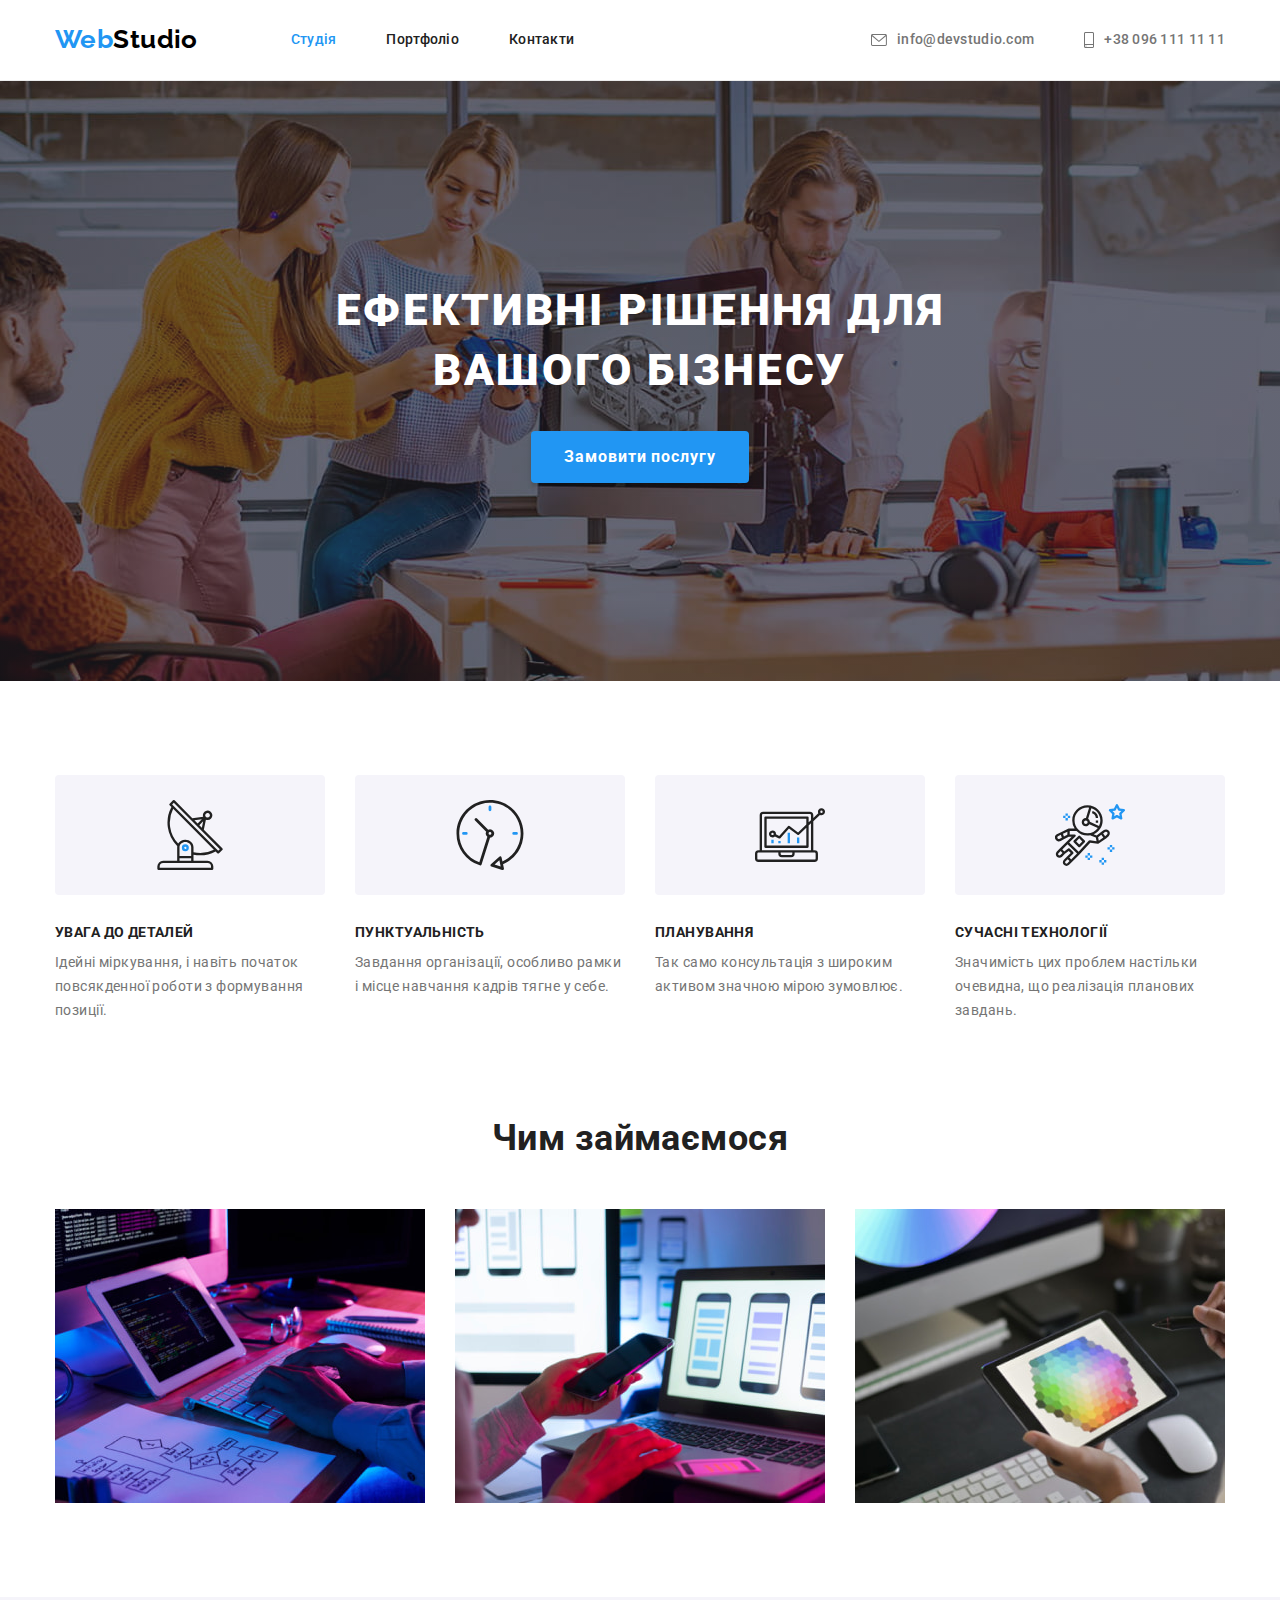
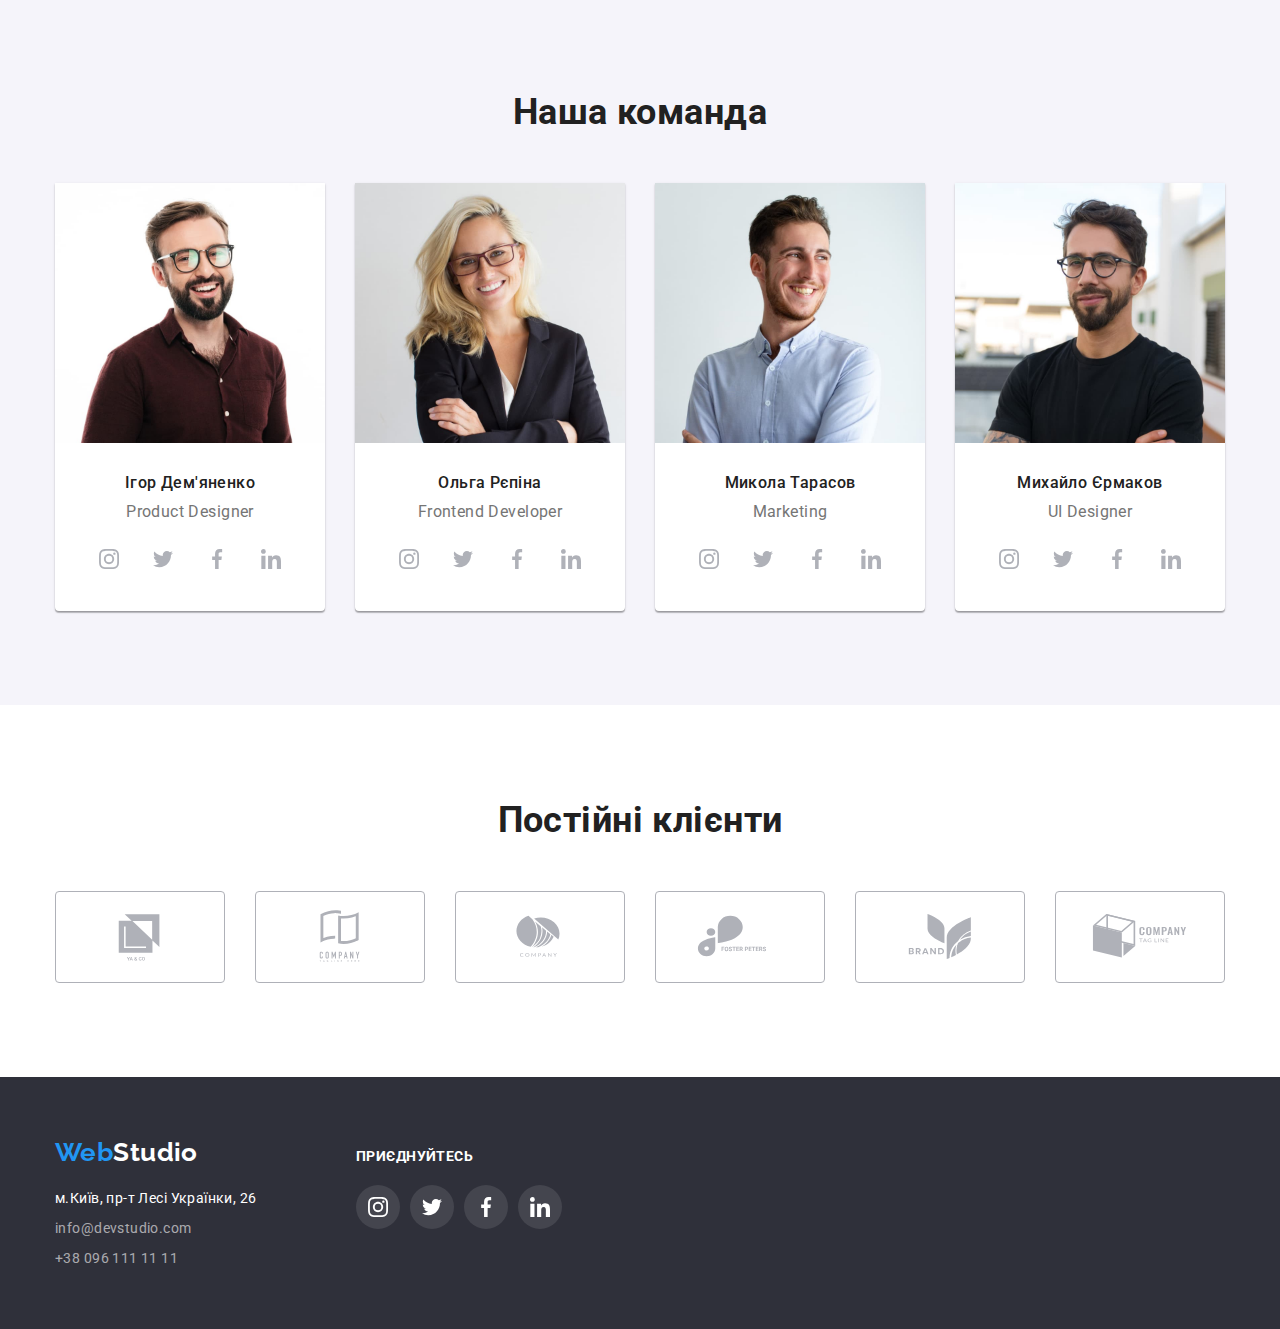
==== index.html @ 9e5118ab "Initial commit" ====
<!DOCTYPE html>
<html lang="uk">
  <head>
    <meta charset="utf-8" />
    <meta http-equiv="x-ua-compatible" content="ie=edge" />
    <meta name="viewport" content="width=device-width, initial-scale=1.0" />
    <title>Студія</title>
    <link
      href="https://fonts.googleapis.com/css2?family=Raleway:wght@700&family=Roboto:wght@400;500;700;900&display=swap"
      rel="stylesheet"
    />
    <link
      rel="stylesheet"
      href="https://cdnjs.cloudflare.com/ajax/libs/modern-normalize/1.1.0/modern-normalize.min.css"
    />
    <link rel="stylesheet" href="./css/styles.css" />
  </head>
  <body>
    <header class="page-header">
      <div class="container flexing">
        <nav class="flexing">
          <a href="./index.html" class="logo nounderline"
            ><span class="halflogo">Web</span>Studio</a
          >
          <ul class="site-nav list">
            <li class="list-item">
              <a href="./index.html" class="link nounderline current">Студія</a>
            </li>
            <li class="list-item">
              <a href="./portfolio.html" class="link nounderline">Портфоліо</a>
            </li>
            <li class="list-item">
              <a href="#" class="link nounderline">Контакти</a>
            </li>
          </ul>
        </nav>
        <ul class="contact-list list">
          <li class="list-item">
            <a href="mailto:info@devstudio.com" class="contact nounderline">
              <svg class="icon-address" width="16" height="12">
                <use href="./images/sprite.svg#mail"></use>
              </svg>
              info@devstudio.com</a
            >
          </li>
          <li class="list-item">
            <a href="tel:+380961111111" class="contact nounderline">
              <svg class="icon-address" width="10" height="16">
                <use href="./images/sprite.svg#tel"></use>
              </svg>
              +38 096 111 11 11</a
            >
          </li>
        </ul>
      </div>
    </header>
    <main>
      <section class="hero-zone">
        <div class="container">
          <h1 class="hero-header">Ефективні рішення для вашого бізнесу</h1>
          <button type="button" class="hero-button cursor-pointer">
            Замовити послугу
          </button>
        </div>
      </section>
      <section class="section benefits-section">
        <div class="container">
          <h2 class="invisible">Переваги</h2>
          <!--make it invisible-->
          <ul class="benefits-list list">
            <li class="list-item">
              <div class="benefit-icon-container">
                <svg class="benefit-icon">
                  <use href="./images/sprite.svg#antenna"></use>
                </svg>
              </div>
              <h3 class="benefit-header">Увага до деталей</h3>
              <p class="plaintext">
                Ідейні міркування, і навіть початок повсякденної роботи з
                формування позиції.
              </p>
            </li>
            <li class="list-item">
              <div class="benefit-icon-container">
                <svg class="benefit-icon">
                  <use href="./images/sprite.svg#clock"></use>
                </svg>
              </div>
              <h3 class="benefit-header">Пунктуальність</h3>
              <p class="plaintext">
                Завдання організації, особливо рамки і місце навчання кадрів
                тягне у себе.
              </p>
            </li>
            <li class="list-item">
              <div class="benefit-icon-container">
                <svg class="benefit-icon">
                  <use href="./images/sprite.svg#diagram"></use>
                </svg>
              </div>
              <h3 class="benefit-header">Планування</h3>
              <p class="plaintext">
                Так само консультація з широким активом значною мірою зумовлює.
              </p>
            </li>
            <li class="list-item">
              <div class="benefit-icon-container">
                <svg class="benefit-icon">
                  <use href="./images/sprite.svg#astronaut"></use>
                </svg>
              </div>
              <h3 class="benefit-header">Сучасні технології</h3>
              <p class="plaintext">
                Значимість цих проблем настільки очевидна, що реалізація
                планових завдань.
              </p>
            </li>
          </ul>
        </div>
      </section>
      <section class="section">
        <div class="container">
          <h2 class="section-header">Чим займаємося</h2>
          <ul class="works-list list">
            <li class="list-item">
              <img
                src="./images/app.jpg"
                alt="руки на клавіатурі"
                width="370"
              />
            </li>
            <li class="list-item">
              <img
                src="./images/mobile.jpg"
                alt="телефон в руках"
                width="370"
              />
            </li>
            <li class="list-item">
              <img
                src="./images/webdesign.jpg"
                alt="палітра на планшеті"
                width="370"
              />
            </li>
          </ul>
        </div>
      </section>
      <section class="section section-background">
        <div class="container">
          <h2 class="section-header">Наша команда</h2>
          <ul class="team-list list">
            <li class="list-item">
              <img src="./images/ihor.jpg" alt="Ігор Дем'яненко" width="270" />
              <div class="team-container">
                <h3 class="teammate-name">Ігор Дем'яненко</h3>
                <p class="teammate-position">Product Designer</p>
                <ul class="teammate-social-list list">
                  <li class="social-list-item">
                    <a href="#">
                      <svg class="social-icon">
                        <use href="./images/sprite.svg#insta"></use>
                      </svg>
                    </a>
                  </li>
                  <li class="social-list-item">
                    <a href="#"
                      ><svg class="social-icon">
                        <use href="./images/sprite.svg#twit"></use>
                      </svg>
                    </a>
                  </li>
                  <li class="social-list-item">
                    <a href="#"
                      ><svg class="social-icon">
                        <use href="./images/sprite.svg#facebook"></use>
                      </svg>
                    </a>
                  </li>
                  <li class="social-list-item">
                    <a href="#"
                      ><svg class="social-icon">
                        <use href="./images/sprite.svg#linkedin"></use>
                      </svg>
                    </a>
                  </li>
                </ul>
              </div>
            </li>
            <li class="list-item">
              <img src="./images/olga.jpg" alt="Ольга Рєпіна" width="270" />
              <div class="team-container">
                <h3 class="teammate-name">Ольга Рєпіна</h3>
                <p class="teammate-position">Frontend Developer</p>
                <ul class="teammate-social-list list">
                  <li class="social-list-item">
                    <a href="#">
                      <svg class="social-icon">
                        <use href="./images/sprite.svg#insta"></use>
                      </svg>
                    </a>
                  </li>
                  <li class="social-list-item">
                    <a href="#"
                      ><svg class="social-icon">
                        <use href="./images/sprite.svg#twit"></use>
                      </svg>
                    </a>
                  </li>
                  <li class="social-list-item">
                    <a href="#"
                      ><svg class="social-icon">
                        <use href="./images/sprite.svg#facebook"></use>
                      </svg>
                    </a>
                  </li>
                  <li class="social-list-item">
                    <a href="#"
                      ><svg class="social-icon">
                        <use href="./images/sprite.svg#linkedin"></use>
                      </svg>
                    </a>
                  </li>
                </ul>
              </div>
            </li>
            <li class="list-item">
              <img src="./images/mykola.jpg" alt="Микола Тарасов" width="270" />
              <div class="team-container">
                <h3 class="teammate-name">Микола Тарасов</h3>
                <p class="teammate-position">Marketing</p>
                <ul class="teammate-social-list list">
                  <li class="social-list-item">
                    <a href="#">
                      <svg class="social-icon">
                        <use href="./images/sprite.svg#insta"></use>
                      </svg>
                    </a>
                  </li>
                  <li class="social-list-item">
                    <a href="#"
                      ><svg class="social-icon">
                        <use href="./images/sprite.svg#twit"></use>
                      </svg>
                    </a>
                  </li>
                  <li class="social-list-item">
                    <a href="#"
                      ><svg class="social-icon">
                        <use href="./images/sprite.svg#facebook"></use>
                      </svg>
                    </a>
                  </li>
                  <li class="social-list-item">
                    <a href="#"
                      ><svg class="social-icon">
                        <use href="./images/sprite.svg#linkedin"></use>
                      </svg>
                    </a>
                  </li>
                </ul>
              </div>
            </li>
            <li class="list-item">
              <img
                src="./images/mikhailo.jpg"
                alt="Михайло Єрмаков"
                width="270"
              />
              <div class="team-container">
                <h3 class="teammate-name">Михайло Єрмаков</h3>
                <p class="teammate-position">UI Designer</p>
                <ul class="teammate-social-list list">
                  <li class="social-list-item">
                    <a href="#">
                      <svg class="social-icon">
                        <use href="./images/sprite.svg#insta"></use>
                      </svg>
                    </a>
                  </li>
                  <li class="social-list-item">
                    <a href="#"
                      ><svg class="social-icon">
                        <use href="./images/sprite.svg#twit"></use>
                      </svg>
                    </a>
                  </li>
                  <li class="social-list-item">
                    <a href="#"
                      ><svg class="social-icon">
                        <use href="./images/sprite.svg#facebook"></use>
                      </svg>
                    </a>
                  </li>
                  <li class="social-list-item">
                    <a href="#"
                      ><svg class="social-icon">
                        <use href="./images/sprite.svg#linkedin"></use>
                      </svg>
                    </a>
                  </li>
                </ul>
              </div>
            </li>
          </ul>
        </div>
      </section>
      <section class="section">
        <div class="container">
          <h2 class="section-header">Постійні клієнти</h2>
          <ul class="clients-list list">
            <li class="clients-list-item">
              <a href="#">
                <svg class="client-icon">
                  <use href="./images/sprite.svg#yaiko"></use>
                </svg>
              </a>
            </li>
            <li class="clients-list-item">
              <a href="#">
                <svg class="client-icon">
                  <use href="./images/sprite.svg#tagline"></use>
                </svg>
              </a>
            </li>
            <li class="clients-list-item">
              <a href="#">
                <svg class="client-icon">
                  <use href="./images/sprite.svg#company"></use>
                </svg>
              </a>
            </li>
            <li class="clients-list-item">
              <a href="#">
                <svg class="client-icon">
                  <use href="./images/sprite.svg#foster"></use>
                </svg>
              </a>
            </li>
            <li class="clients-list-item">
              <a href="#">
                <svg class="client-icon">
                  <use href="./images/sprite.svg#brand"></use>
                </svg>
              </a>
            </li>
            <li class="clients-list-item">
              <a href="#">
                <svg class="client-icon">
                  <use href="./images/sprite.svg#comtag"></use>
                </svg>
              </a>
            </li>
          </ul>
        </div>
      </section>
    </main>
    <footer class="page-footer">
      <div class="container">
        <div class="container-logo-address-social">
          <div class="container-logo-address">
            <a href="./index.html" class="logo nounderline"
              ><span class="halflogo">Web</span>Studio</a
            >
            <address class="footer-contacts-area">
              <ul class="contact-list-footer list">
                <li>
                  <a
                    href="https://goo.gl/maps/9QX36jZyd1XsWhxr6"
                    class="contact-footer nounderline address-footer"
                    >м.Київ, пр-т Лесі Українки, 26</a
                  >
                </li>
                <li>
                  <a
                    href="mailto:info@devstudio.com"
                    class="contact-footer nounderline"
                    >info@devstudio.com</a
                  >
                </li>
                <li>
                  <a href="tel:+380961111111" class="contact-footer nounderline"
                    >+38 096 111 11 11</a
                  >
                </li>
              </ul>
            </address>
          </div>
          <div class="footer-social">
            <p class="join-social">Приєднуйтесь</p>
            <ul class="footer-social-list list">
              <li class="social-list-item">
                <a href="#">
                  <svg class="social-icon">
                    <use href="./images/sprite.svg#insta"></use>
                  </svg>
                </a>
              </li>
              <li class="social-list-item">
                <a href="#"
                  ><svg class="social-icon">
                    <use href="./images/sprite.svg#twit"></use>
                  </svg>
                </a>
              </li>
              <li class="social-list-item">
                <a href="#"
                  ><svg class="social-icon">
                    <use href="./images/sprite.svg#facebook"></use>
                  </svg>
                </a>
              </li>
              <li class="social-list-item">
                <a href="#"
                  ><svg class="social-icon">
                    <use href="./images/sprite.svg#linkedin"></use>
                  </svg>
                </a>
              </li>
            </ul>
          </div>
        </div>
      </div>
    </footer>
  </body>
</html>
<!--comment-->
---- css/styles.css ----
:root {
  --primary-text-color: #757575;
  --title-primary-text-color: #212121;
  --title-secondary-text-color: #ffffff;
  --primary-background-color: #2f303a;
  --secondary-background-color: #f5f4fa;
  --page-background: #ffffff;
  --accent-color: #2196f3;
  --logo-color: #000000;
  --icon-main-color: #afb1b8;
}

html {
  box-sizing: border-box;
}
*,
*::before,
*::after {
  box-sizing: inherit;
}

img {
  display: block;
  max-width: 100%;
  height: auto;
}

h1,
h2,
h3,
h4,
h5,
h6,
p,
ul {
  margin-top: 0;
  margin-right: 0;
  margin-bottom: 0;
  margin-left: 0;
}

body {
  color: var(--primary-text-color);
  background-color: var(--page-background);
  font-family: "Roboto", sans-serif;
  font-size: 14px;
  letter-spacing: 0.03em;
}

/* Убирает форматирование списков */
.list {
  list-style: none;
  padding: 0;
  margin: 0;
}
/* Убирает форматирование ссылок */
.nounderline {
  text-decoration: none;
}

/* делает невидимым */
.invisible {
  display: block;
  height: 0;
  color: transparent;
}

/* Фон чередующихся секций */
.section-background {
  background-color: var(--secondary-background-color);
}

/* Курсор указатель для кнопок */
.cursor-pointer {
  cursor: pointer;
}

/* Ставит флексбокс и центрирует содержимое */
.flexing {
  display: flex;
  align-items: center;
}

/* Ширина контентной области */
.container {
  width: 1200px;
  padding-left: 15px;
  padding-right: 15px;
  margin-left: auto;
  margin-right: auto;
}

/* Хедер */
.page-header {
  border-bottom: 1px solid #ececec;
}

/* Формат логотипа */
.logo {
  color: var(--logo-color);

  font-family: Raleway, sans-serif;
  font-weight: 700;
  font-size: 26px;
  line-height: 1.2;
}
/* Формат логотипа в футере */
.page-footer .logo {
  color: var(--title-secondary-text-color);
}
/* Половину логотипа делает #2196F3 */
.logo .halflogo {
  color: var(--accent-color);
}

/* Навигация по сайту */
.site-nav {
  display: flex;
  margin-left: 93px;
}

.site-nav .link {
  display: block;
  padding-top: 32px;
  padding-bottom: 32px;

  color: var(--title-primary-text-color);

  font-weight: 500;
  /* font-size: 14px; наследуется из боди */
  line-height: 1.14;
  letter-spacing: 0.02em;
}

.site-nav .current,
.site-nav .link:focus,
.site-nav .link:hover {
  color: var(--accent-color);
}

.site-nav .list-item:not(:last-child) {
  margin-right: 50px;
}

/* Список контактов */
.contact-list {
  display: flex;
  margin-left: auto;
}
.icon-address {
  margin-right: 10px;
}
.contact-list .contact {
  display: flex;
  align-items: center;
  padding-top: 32px;
  padding-bottom: 32px;

  color: var(--primary-text-color);
  fill: var(--primary-text-color);
  font-weight: 500;
  /* font-size: 14px; наследуется из боди */
  line-height: 1.14;
  letter-spacing: 0.02em;
}
.contact-list .contact:focus,
.contact-list .contact:hover {
  color: var(--accent-color);
  fill: var(--accent-color);
}

.contact-list .list-item:not(:last-child) {
  margin-right: 50px;
}
/* Формат секций */
.section {
  padding-top: 94px;
  padding-bottom: 94px;
}
/* Заголовки секций */
.section-header {
  color: var(--title-primary-text-color);
  /* font-weight: 700; значение для заголовков умолчанию*/
  font-size: 36px;
  line-height: 1.17;
  text-align: center;
}

/* Секция-герой */
.hero-zone {
  height: 600px;
  max-width: 1600px;
  padding-top: 200px;
  padding-bottom: 200px;
  margin-left: auto;
  margin-right: auto;
  text-align: center;

  background-image: linear-gradient(
      to right,
      rgba(47, 48, 58, 0.4),
      rgba(47, 48, 58, 0.4)
    ),
    url(../images/hero.jpg);
  background-color: #c4c4c4;
  background-repeat: no-repeat;
  background-position: center;
  background-size: cover;
}
.hero-zone .hero-header {
  width: 696px;
  margin-left: auto;
  margin-right: auto;

  color: var(--title-secondary-text-color);

  font-weight: 900;
  font-size: 44px;
  line-height: 1.36;
  letter-spacing: 0.06em;
  text-transform: uppercase;
}
.hero-zone .hero-button {
  display: inline-block;
  min-width: 216px;
  padding: 10px 32px;
  margin-top: 30px;

  box-shadow: 0px 4px 4px rgba(0, 0, 0, 0.15);
  border-radius: 4px;
  border: 1px solid transparent;
  color: var(--title-secondary-text-color);
  background-color: var(--accent-color);

  font-family: inherit;
  font-weight: 700;
  font-size: 16px;
  line-height: 1.88;
  letter-spacing: 0.06em;
}
.hero-zone .hero-button:hover,
.hero-zone .hero-button:focus {
  background-color: #188ce8;
}

/* Секция Преимущества */
.section.benefits-section {
  padding-bottom: 0;
}
.benefits-list {
  display: flex;
  justify-content: center;
}
.benefits-list .list-item {
  width: calc((100%-90px) / 4);
}
.benefits-list .list-item:not(:last-child) {
  margin-right: 30px;
}
.benefit-icon {
  width: 70px;
  height: 70px;
}
.benefit-icon-container {
  display: flex;
  justify-content: center;
  align-items: center;
  width: 270px;
  height: 120px;
  margin-bottom: 30px;

  background-color: var(--secondary-background-color);
  border-radius: 4px;
  border-color: transparent;
}
.benefits-list .benefit-header {
  color: var(--title-primary-text-color);
  /* font-weight: 700; значение для заголовков умолчанию*/
  font-size: 14px;
  line-height: 1.14;
  text-transform: uppercase;
}
.list-item .plaintext {
  margin-top: 10px;
  /* font-weight: 400; значение для параграфа умолчанию */
  /* font-size: 14px; наследуется из боди */
  line-height: 1.71;
}

/* секция Чим займаємося */
.works-list {
  display: flex;
  justify-content: space-between;
  margin-top: 50px;
}

/* Секция Наша команда */
.team-list {
  margin-top: 50px;
  display: flex;
  justify-content: space-between;
}
.team-list .list-item {
  width: 270px;

  background-color: var(--page-background);
  box-shadow: 0px 1px 3px rgba(0, 0, 0, 0.12), 0px 1px 1px rgba(0, 0, 0, 0.14),
    0px 2px 1px rgba(0, 0, 0, 0.2);
  border-radius: 0px 0px 4px 4px;
}
.team-container {
  padding-top: 30px;
  padding-bottom: 30px;
}

.team-list .teammate-name {
  color: var(--title-primary-text-color);
  font-weight: 500;
  font-size: 16px;
  line-height: 1.19;
  text-align: center;
}
.team-list .teammate-position {
  /* font-weight: 400 значение для параграфа умолчанию */
  margin-top: 10px;

  font-size: 16px;
  line-height: 1.19;
  text-align: center;
}
/* Соцсети */
.teammate-social-list {
  display: flex;
  justify-content: center;
  gap: 10px;
  margin-top: 16px;
}

.social-list-item a {
  display: flex;
  align-items: center;
  justify-content: center;
  width: 44px;
  height: 44px;
  border-radius: 50%;
  color: var(--icon-main-color);
}
.social-icon {
  height: 20px;
  width: 20px;
  fill: currentColor;
}
.social-list-item a:hover {
  background-color: var(--accent-color);
  color: var(--page-background);
}
/* Постійні клієнти */
.clients-list {
  display: flex;
  justify-content: space-between;
  margin-top: 50px;
}
.clients-list-item a {
  display: flex;
  align-items: center;
  justify-content: center;
  width: 170px;
  height: 92px;
  border: 1px solid var(--icon-main-color);
  border-radius: 4px;

  color: var(--icon-main-color);
}

.client-icon {
  height: 60px;
  width: 106px;
  fill: currentColor;
}
.clients-list-item a:hover {
  color: var(--accent-color);
  border-color: var(--accent-color);
}
/* СТРАНИЦА ПОРТФОЛИО */
/* Кнопки фильтра превью проектов*/
.filter-buttons-list {
  display: flex;
  justify-content: center;
  margin-bottom: 50px;
}

.filter-buttons-list .filter-button {
  padding-top: 6px;
  padding-bottom: 6px;
  padding-right: 22px;
  padding-left: 22px;

  color: var(--title-primary-text-color);
  background-color: var(--secondary-background-color);
  font-family: inherit;
  font-weight: 500;
  font-size: 16px;
  line-height: 1.62;
  text-align: center;
  border: 1px solid transparent;
  border-radius: 4px;
}
.filter-buttons-list .filter-button:focus,
.filter-buttons-list .filter-button:hover {
  color: var(--title-secondary-text-color);
  background-color: var(--accent-color);
  box-shadow: 0px 3px 1px rgba(0, 0, 0, 0.1), 0px 1px 2px rgba(0, 0, 0, 0.08),
    0px 2px 2px rgba(0, 0, 0, 0.12);
}
.filter-buttons-list .list-item:not(:last-child) {
  margin-right: 8px;
}
.filter-button.little-button {
  padding-right: 25px;
  padding-left: 25px;
}

/* Секция превью проектов */
.projects-preview-list {
  display: flex;
  flex-wrap: wrap;
  margin: -15px;
}
.projects-preview-list .list-item {
  margin: 15px;
  width: 370px;
}
.project-container {
  padding-top: 20px;
  padding-bottom: 20px;
  padding-left: 24px;
  padding-right: 24px;
  border-right: 1px solid #eeeeee;
  border-bottom: 1px solid #eeeeee;
  border-left: 1px solid #eeeeee;
}
.projects-preview-list .project-link {
  display: block;
}
.projects-preview-list .project-link:hover {
  box-shadow: 0px 1px 1px rgba(0, 0, 0, 0.12), 0px 4px 4px rgba(0, 0, 0, 0.06),
    1px 4px 6px rgba(0, 0, 0, 0.16);
}
.projects-preview-list .project-preview-name {
  color: var(--title-primary-text-color);
  font-weight: 700;
  font-size: 18px;
  line-height: 2;
  letter-spacing: 0.06em;
}
.projects-preview-list .project-type {
  color: var(--primary-text-color);

  margin-top: 4px;
  font-weight: 400;
  font-size: 16px;
  line-height: 1.88;
}
/* Футер */
.page-footer {
  background-color: var(--primary-background-color);
  padding-top: 60px;
  padding-bottom: 60px;
}

/* Адрес в футере*/
.footer-contacts-area {
  margin-top: 20px;
  width: 231px;
}
.contact-footer {
  display: block;
  margin-top: 9px;
}
.contact-footer.address-footer {
  color: var(--title-secondary-text-color);
  margin-top: 0;
}
.contact-footer {
  color: rgb(255, 255, 255, 0.6);
  /* font-weight: 400; */
  /* font-size: 14px; наследуется из боди */
  font-style: normal;
  line-height: 1.5;
}
.contact-footer:focus,
.contact-footer:hover {
  color: var(--accent-color);
}
/* Социальные сети в футере */

.container-logo-address-social {
  display: flex;
  align-items: baseline;
}
.footer-social {
  margin-left: 70px;
}
.footer-social-list {
  display: flex;
  justify-content: center;
  gap: 10px;
  width: 206px;
  margin-top: 20px;
}
.join-social {
  color: var(--title-secondary-text-color);
  font-weight: 700;
  font-size: 14px;
  line-height: 1.14;
  text-transform: uppercase;
}
.footer-social-list a {
  color: var(--page-background);
  background-color: rgba(255, 255, 255, 0.1);
}
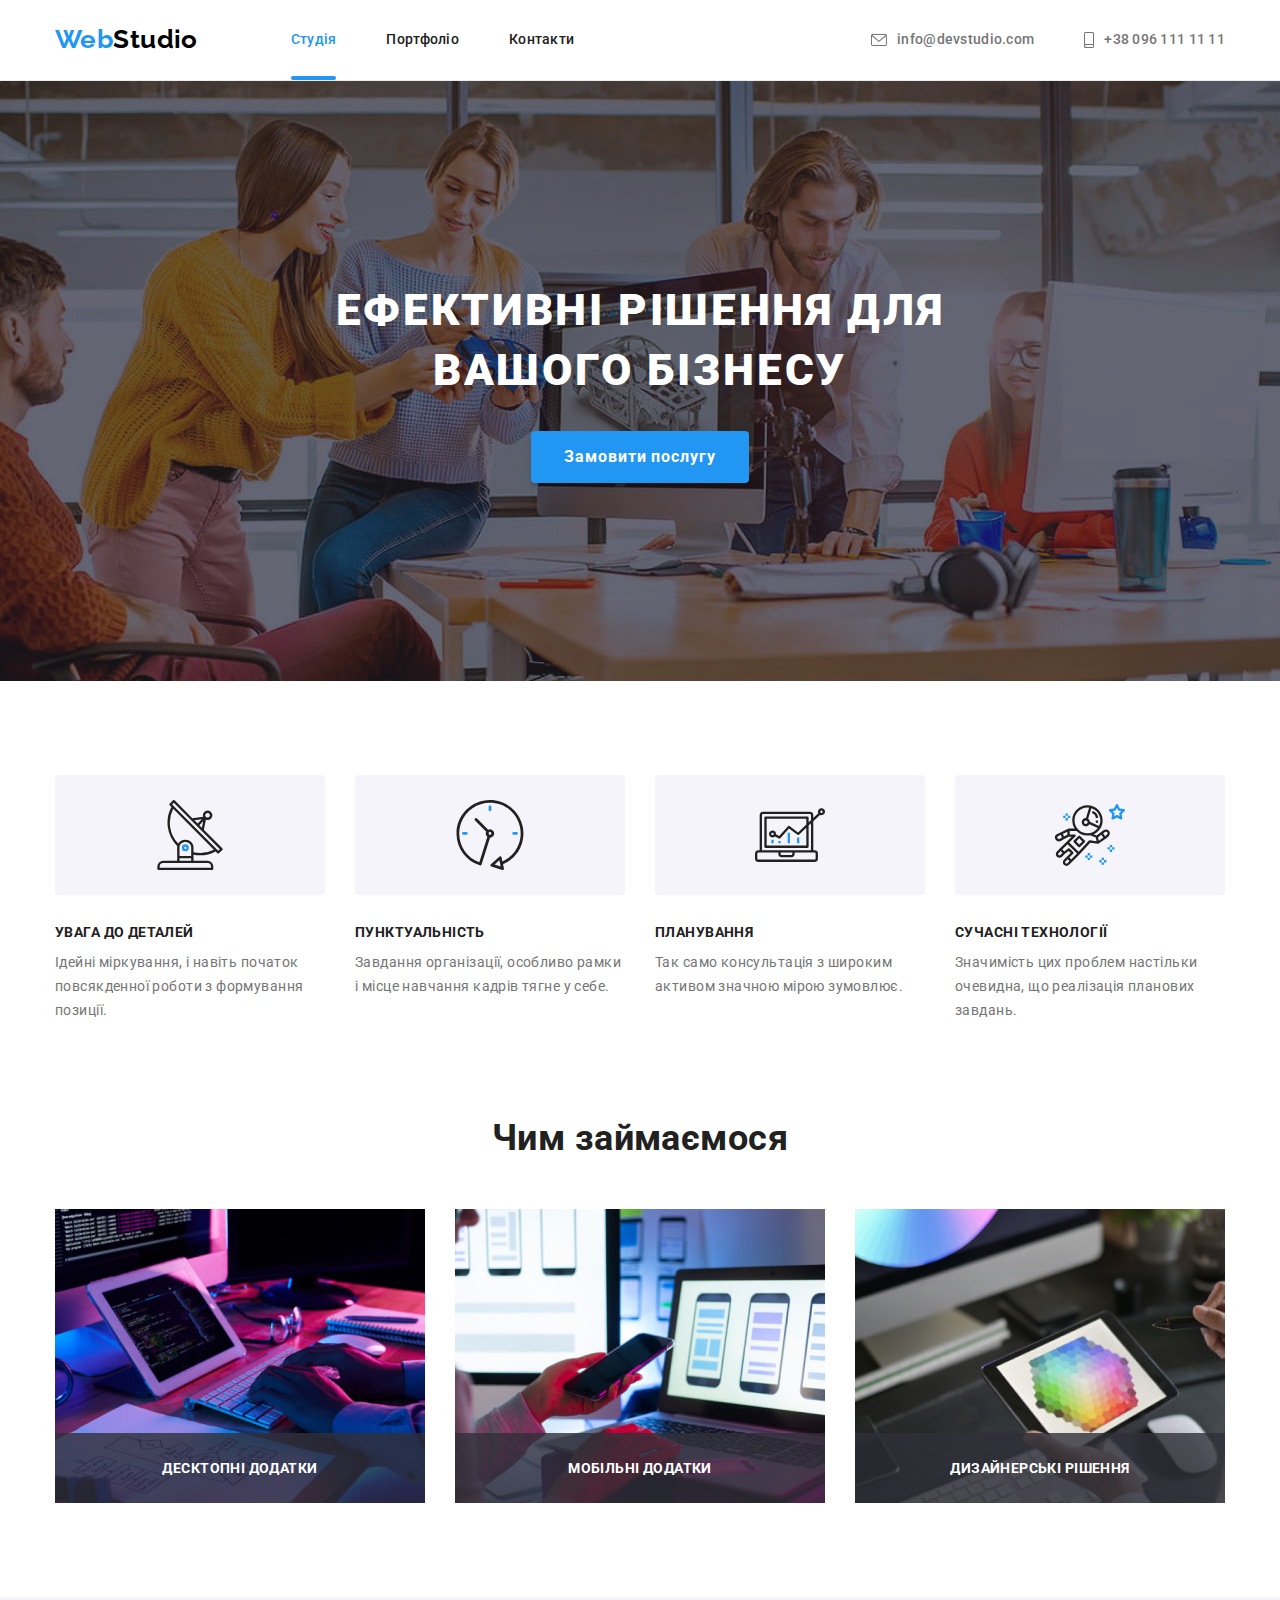
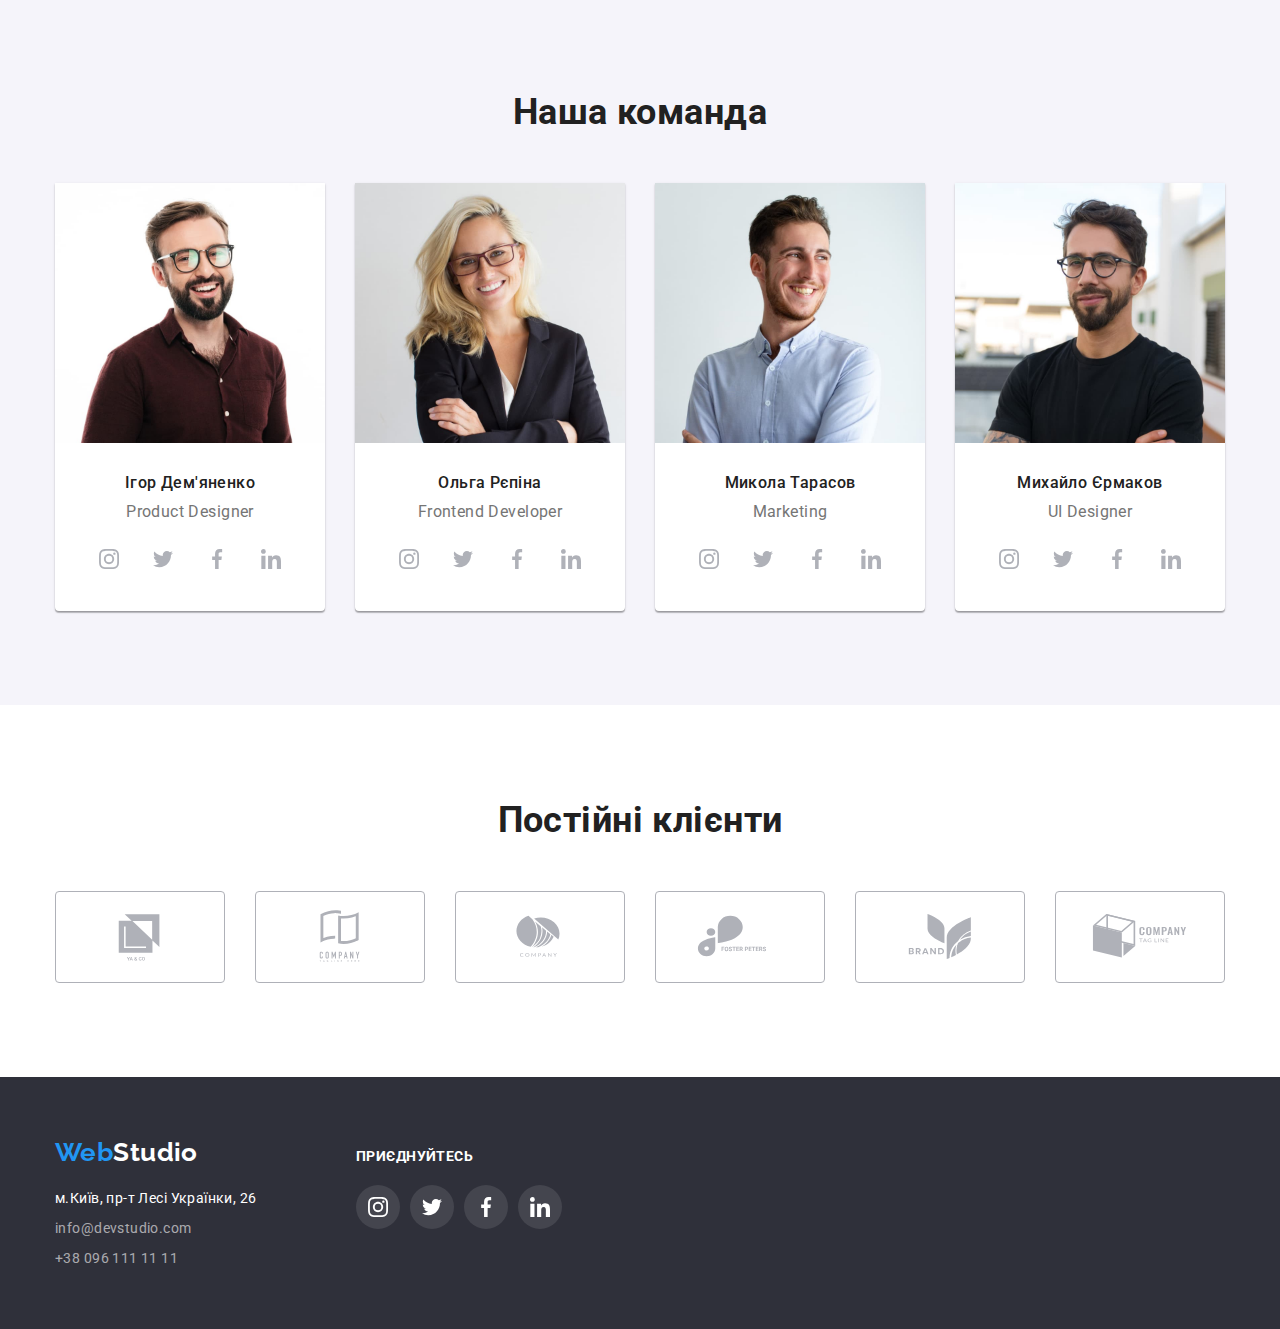
==== commit d6865630: "feat: works img: text overlay" ====
--- a/index.html
+++ b/index.html
@@ -124,24 +124,30 @@
           <ul class="works-list list">
             <li class="list-item">
               <img
+                class="work-img"
                 src="./images/app.jpg"
                 alt="руки на клавіатурі"
                 width="370"
               />
+              <h3 class="work-title">Десктопні додатки</h3>
             </li>
             <li class="list-item">
               <img
+                class="work-img"
                 src="./images/mobile.jpg"
                 alt="телефон в руках"
                 width="370"
               />
+              <h3 class="work-title">Мобільні додатки</h3>
             </li>
             <li class="list-item">
               <img
+                class="work-img"
                 src="./images/webdesign.jpg"
                 alt="палітра на планшеті"
                 width="370"
               />
+              <h3 class="work-title">Дизайнерські рішення</h3>
             </li>
           </ul>
         </div>
--- a/css/styles.css
+++ b/css/styles.css
@@ -120,6 +120,7 @@
 }
 
 .site-nav .link {
+  position: relative;
   display: block;
   padding-top: 32px;
   padding-bottom: 32px;
@@ -130,6 +131,16 @@
   /* font-size: 14px; наследуется из боди */
   line-height: 1.14;
   letter-spacing: 0.02em;
+}
+.site-nav .current::after {
+  position: absolute;
+  bottom: 0;
+  left: 0;
+  content: "";
+  width: 100%;
+  height: 4px;
+  border-radius: 2px;
+  background-color: var(--accent-color);
 }
 
 .site-nav .current,
@@ -290,10 +301,31 @@
 /* секция Чим займаємося */
 .works-list {
   display: flex;
-  justify-content: space-between;
+  gap: 30px;
   margin-top: 50px;
 }
-
+.works-list .list-item {
+  position: relative;
+  width: calc((100%-60) / 3);
+}
+.works-list .work-title {
+  position: absolute;
+  bottom: 0;
+  left: 0;
+  content: "";
+  width: 100%;
+  height: 70px;
+  text-align: center;
+  padding-top: 27px;
+  padding-bottom: 27px;
+  background-color: rgba(47, 48, 58, 0.8);
+
+  font-size: 14px;
+  line-height: calc(16 / 14);
+  text-transform: uppercase;
+
+  color: var(--title-secondary-text-color);
+}
 /* Секция Наша команда */
 .team-list {
   margin-top: 50px;
@@ -344,12 +376,14 @@
   height: 44px;
   border-radius: 50%;
   color: var(--icon-main-color);
+  outline: none;
 }
 .social-icon {
   height: 20px;
   width: 20px;
   fill: currentColor;
 }
+.social-list-item a:focus,
 .social-list-item a:hover {
   background-color: var(--accent-color);
   color: var(--page-background);
@@ -368,7 +402,7 @@
   height: 92px;
   border: 1px solid var(--icon-main-color);
   border-radius: 4px;
-
+  outline: none;
   color: var(--icon-main-color);
 }
 
@@ -377,6 +411,7 @@
   width: 106px;
   fill: currentColor;
 }
+.clients-list-item a:focus,
 .clients-list-item a:hover {
   color: var(--accent-color);
   border-color: var(--accent-color);
@@ -442,6 +477,7 @@
 .projects-preview-list .project-link {
   display: block;
 }
+.projects-preview-list .project-link:focus,
 .projects-preview-list .project-link:hover {
   box-shadow: 0px 1px 1px rgba(0, 0, 0, 0.12), 0px 4px 4px rgba(0, 0, 0, 0.06),
     1px 4px 6px rgba(0, 0, 0, 0.16);
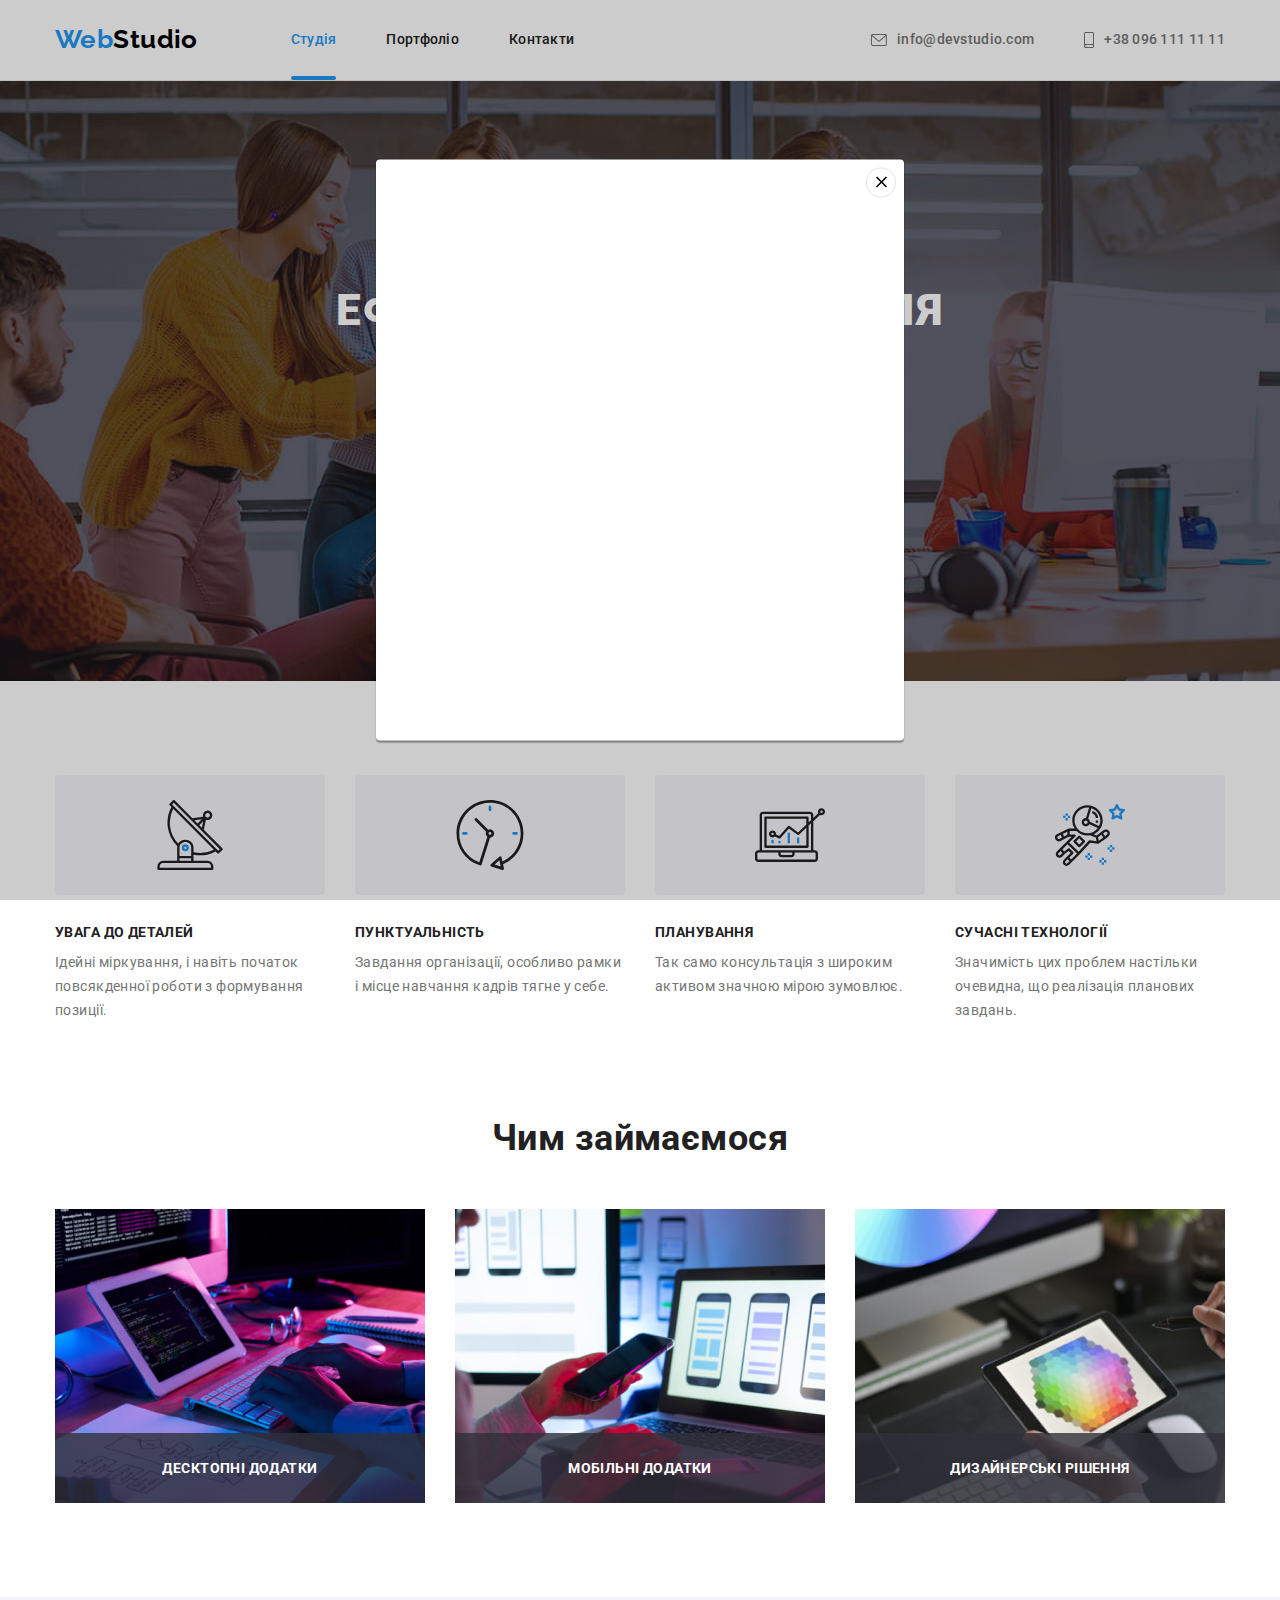
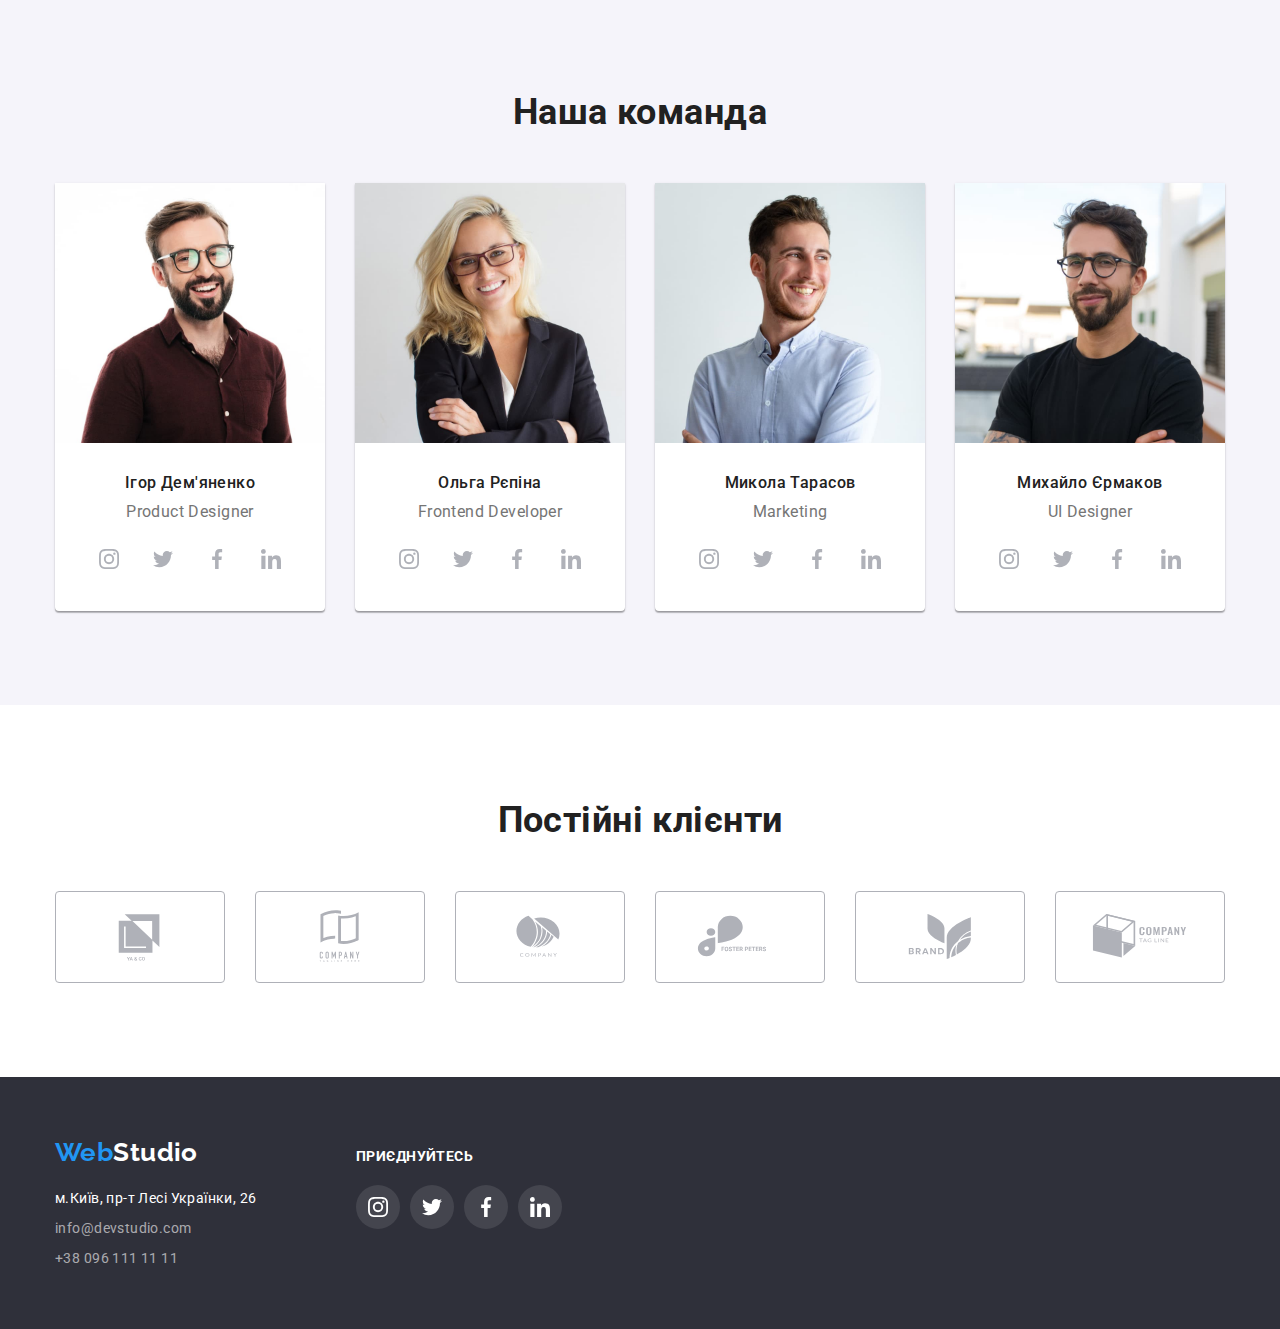
==== commit 39eea0ba: "feat: add modal and x-icon.svg" ====
--- a/index.html
+++ b/index.html
@@ -428,6 +428,15 @@
         </div>
       </div>
     </footer>
+    <div class="backdrop">
+      <div class="modal">
+        <button class="x-button cursor-pointer">
+          <svg class="x-icon" width="18" height="18">
+            <use href="./images/sprite.svg#x-icon"></use>
+          </svg>
+        </button>
+      </div>
+    </div>
+    <script src="./js/modal.js"></script>
   </body>
 </html>
-<!--comment-->
--- a/css/styles.css
+++ b/css/styles.css
@@ -8,6 +8,7 @@
   --accent-color: #2196f3;
   --logo-color: #000000;
   --icon-main-color: #afb1b8;
+  --time-function: cubic-bezier(0.4, 0, 0.2, 1);
 }
 
 html {
@@ -126,6 +127,7 @@
   padding-bottom: 32px;
 
   color: var(--title-primary-text-color);
+  transition: color 250ms var(--time-function);
 
   font-weight: 500;
   /* font-size: 14px; наследуется из боди */
@@ -169,6 +171,8 @@
 
   color: var(--primary-text-color);
   fill: var(--primary-text-color);
+  transition: color 250ms var(--time-function), fill 250ms var(--time-function);
+
   font-weight: 500;
   /* font-size: 14px; наследуется из боди */
   line-height: 1.14;
@@ -242,6 +246,7 @@
   border: 1px solid transparent;
   color: var(--title-secondary-text-color);
   background-color: var(--accent-color);
+  transition: background-color 250ms var(--time-function);
 
   font-family: inherit;
   font-weight: 700;
@@ -375,7 +380,10 @@
   width: 44px;
   height: 44px;
   border-radius: 50%;
+  background-color: transparent;
   color: var(--icon-main-color);
+  transition: color 250ms var(--time-function),
+    background-color 250ms var(--time-function);
   outline: none;
 }
 .social-icon {
@@ -404,6 +412,8 @@
   border-radius: 4px;
   outline: none;
   color: var(--icon-main-color);
+  transition: color 250ms var(--time-function),
+    border-color 250ms var(--time-function);
 }
 
 .client-icon {
@@ -432,6 +442,10 @@
 
   color: var(--title-primary-text-color);
   background-color: var(--secondary-background-color);
+  transition: color 250ms var(--time-function),
+    background-color 250ms var(--time-function),
+    box-shadow 250ms var(--time-function);
+
   font-family: inherit;
   font-weight: 500;
   font-size: 16px;
@@ -456,6 +470,7 @@
 }
 
 /* Секция превью проектов */
+
 .projects-preview-list {
   display: flex;
   flex-wrap: wrap;
@@ -476,12 +491,41 @@
 }
 .projects-preview-list .project-link {
   display: block;
+  transition: box-shadow 250ms var(--time-function);
 }
 .projects-preview-list .project-link:focus,
 .projects-preview-list .project-link:hover {
   box-shadow: 0px 1px 1px rgba(0, 0, 0, 0.12), 0px 4px 4px rgba(0, 0, 0, 0.06),
     1px 4px 6px rgba(0, 0, 0, 0.16);
 }
+
+.project-img-thumb {
+  position: relative;
+  overflow: hidden;
+}
+.project-link:hover .project-title,
+.project-link:focus .project-title {
+  transform: translateY(0);
+}
+
+.project-img-thumb .project-title {
+  position: absolute;
+  bottom: 0;
+  left: 0;
+  content: "";
+  width: 100%;
+  height: 100%;
+  padding: 63px 24px;
+  transform: translateY(101%);
+  transition: transform 250ms var(--time-function);
+
+  font-size: 18px;
+  line-height: calc(28 / 18);
+
+  color: var(--title-secondary-text-color);
+  background-color: rgba(33, 150, 243, 0.9);
+}
+
 .projects-preview-list .project-preview-name {
   color: var(--title-primary-text-color);
   font-weight: 700;
@@ -519,8 +563,8 @@
 }
 .contact-footer {
   color: rgb(255, 255, 255, 0.6);
-  /* font-weight: 400; */
-  /* font-size: 14px; наследуется из боди */
+  transition: color 250ms var(--time-function);
+
   font-style: normal;
   line-height: 1.5;
 }
@@ -555,3 +599,43 @@
   color: var(--page-background);
   background-color: rgba(255, 255, 255, 0.1);
 }
+
+.backdrop {
+  position: fixed;
+  top: 0;
+  left: 0;
+  width: 100%;
+  height: 100%;
+  background-color: rgba(0, 0, 0, 0.2);
+}
+.modal {
+  position: absolute;
+  top: 50%;
+  left: 50%;
+  transform: translateX(-50%) translateY(-50%) scale(1);
+  min-width: 528px;
+  min-height: 581px;
+
+  background: var(--page-background);
+  box-shadow: 0px 1px 3px rgba(0, 0, 0, 0.12), 0px 1px 1px rgba(0, 0, 0, 0.14),
+    0px 2px 1px rgba(0, 0, 0, 0.2);
+  border-radius: 4px;
+}
+.x-button {
+  position: absolute;
+  top: 8px;
+  right: 8px;
+  width: 30px;
+  height: 30px;
+  display: flex;
+  align-items: center;
+  justify-content: center;
+  padding: 0;
+  margin: 0;
+
+  background-color: var(--page-background);
+  border: 1px solid rgba(0, 0, 0, 0.1);
+  border-radius: 50%;
+}
+.x-icon {
+}
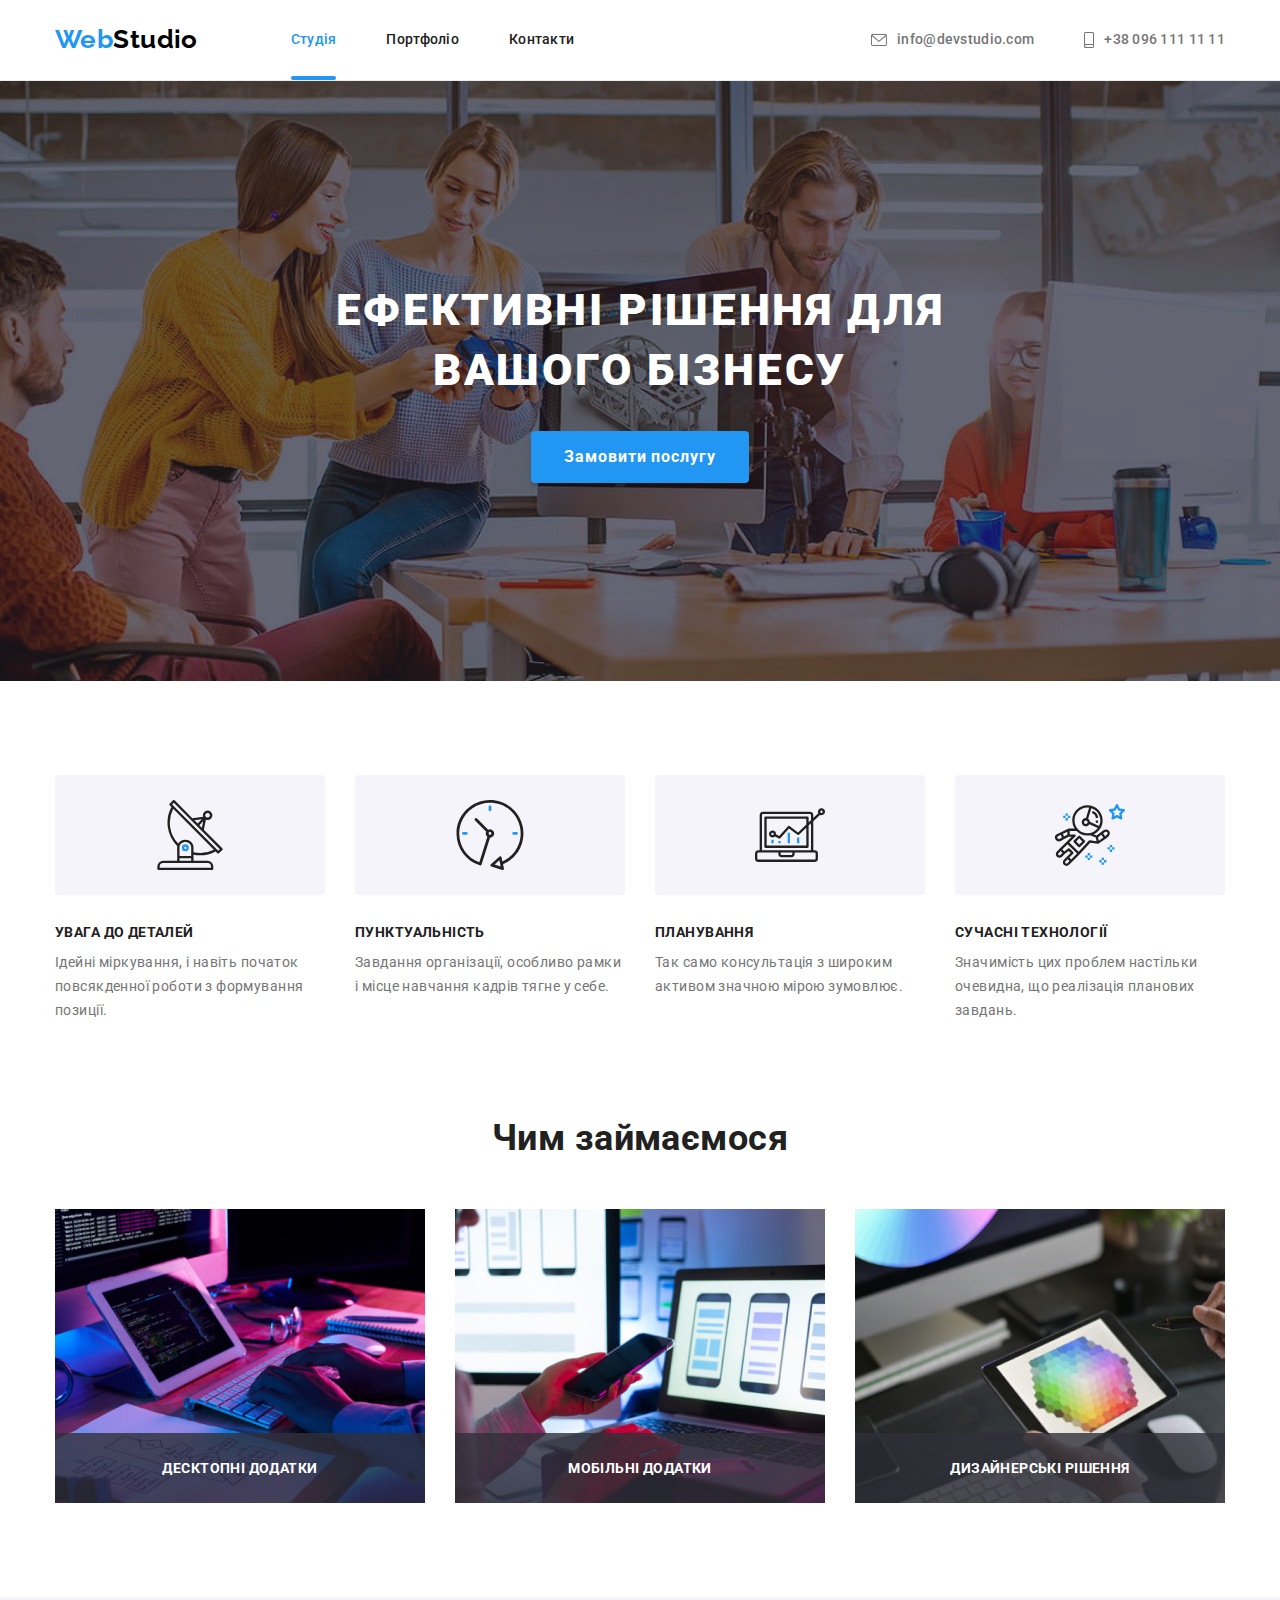
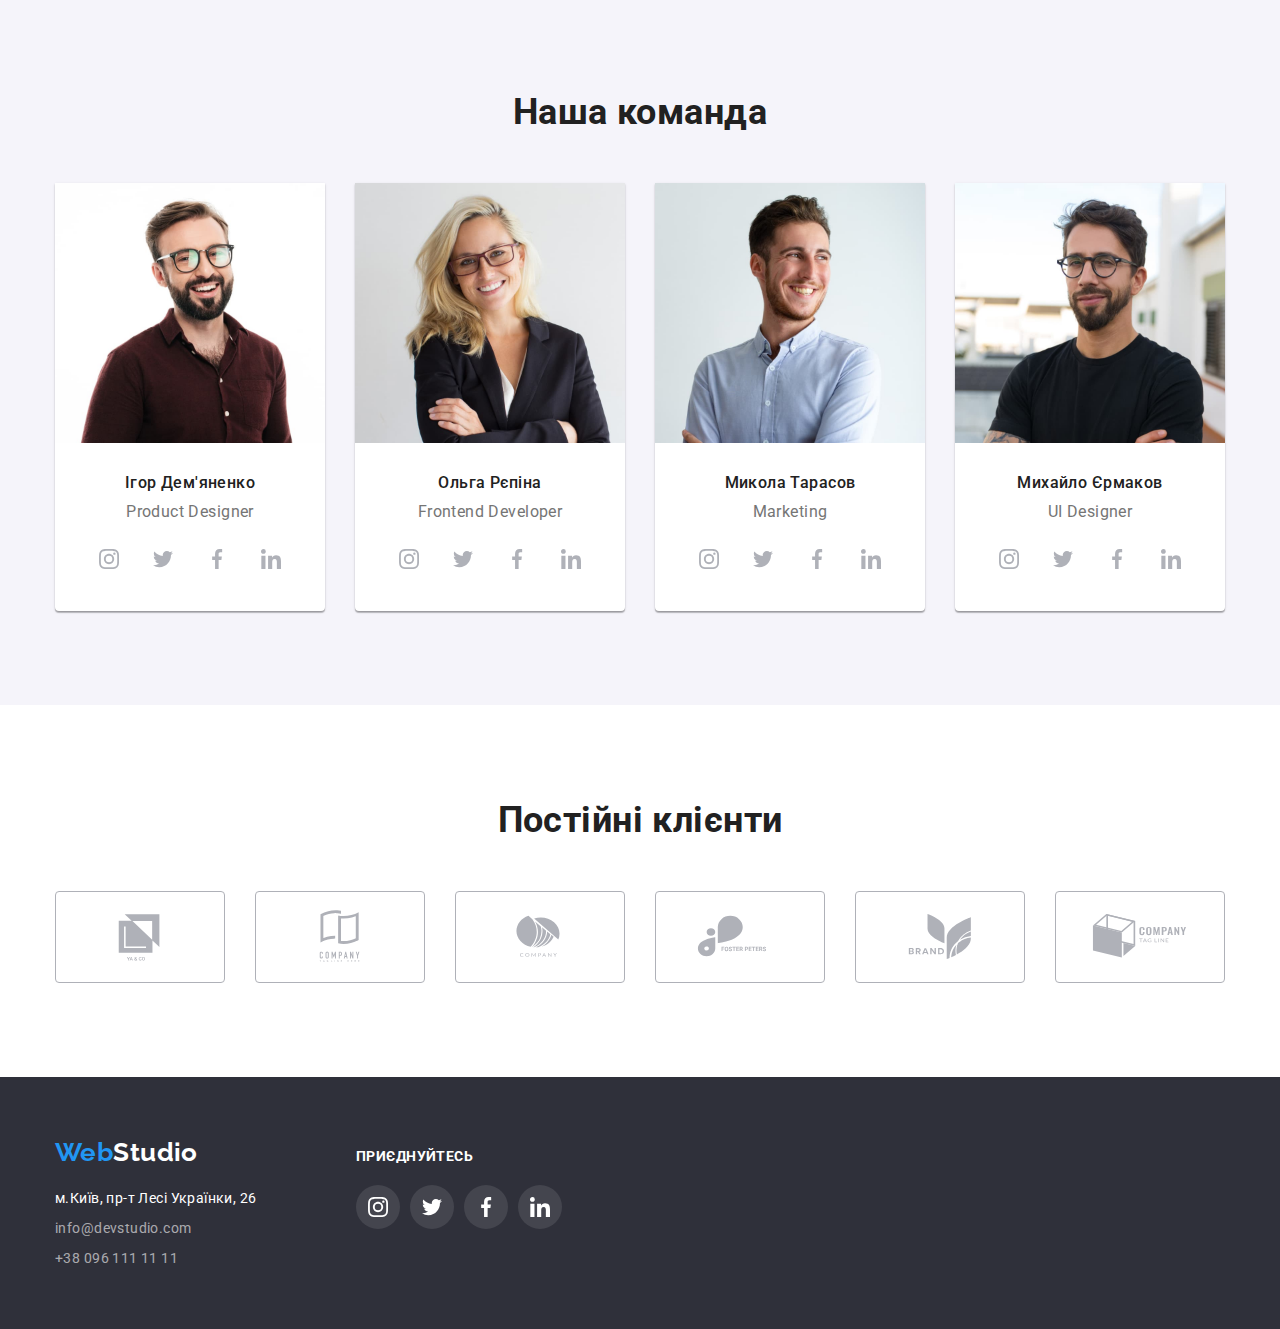
==== commit 40d35e45: "feat: modal window animation" ====
--- a/index.html
+++ b/index.html
@@ -58,7 +58,11 @@
       <section class="hero-zone">
         <div class="container">
           <h1 class="hero-header">Ефективні рішення для вашого бізнесу</h1>
-          <button type="button" class="hero-button cursor-pointer">
+          <button
+            type="button"
+            class="hero-button cursor-pointer"
+            data-modal-open
+          >
             Замовити послугу
           </button>
         </div>
@@ -428,9 +432,9 @@
         </div>
       </div>
     </footer>
-    <div class="backdrop">
+    <div class="backdrop is-hidden" data-modal>
       <div class="modal">
-        <button class="x-button cursor-pointer">
+        <button type="button" class="x-button cursor-pointer" data-modal-close>
           <svg class="x-icon" width="18" height="18">
             <use href="./images/sprite.svg#x-icon"></use>
           </svg>
--- a/css/styles.css
+++ b/css/styles.css
@@ -600,6 +600,7 @@
   background-color: rgba(255, 255, 255, 0.1);
 }
 
+/* Модал */
 .backdrop {
   position: fixed;
   top: 0;
@@ -607,12 +608,13 @@
   width: 100%;
   height: 100%;
   background-color: rgba(0, 0, 0, 0.2);
+  transition: opacity 500ms var(--time-function);
 }
 .modal {
   position: absolute;
   top: 50%;
   left: 50%;
-  transform: translateX(-50%) translateY(-50%) scale(1);
+  transform: translate(-50%, -50%) scale(1);
   min-width: 528px;
   min-height: 581px;
 
@@ -620,6 +622,11 @@
   box-shadow: 0px 1px 3px rgba(0, 0, 0, 0.12), 0px 1px 1px rgba(0, 0, 0, 0.14),
     0px 2px 1px rgba(0, 0, 0, 0.2);
   border-radius: 4px;
+
+  transition: transform 500ms var(--time-function);
+}
+.backdrop.is-hidden .modal {
+  transform: translate(-50%, -50%) scale(0.1);
 }
 .x-button {
   position: absolute;
@@ -631,11 +638,16 @@
   align-items: center;
   justify-content: center;
   padding: 0;
-  margin: 0;
 
   background-color: var(--page-background);
   border: 1px solid rgba(0, 0, 0, 0.1);
   border-radius: 50%;
 }
 .x-icon {
-}
+  fill: var(--logo-color);
+}
+
+.is-hidden {
+  opacity: 0;
+  pointer-events: none;
+}
